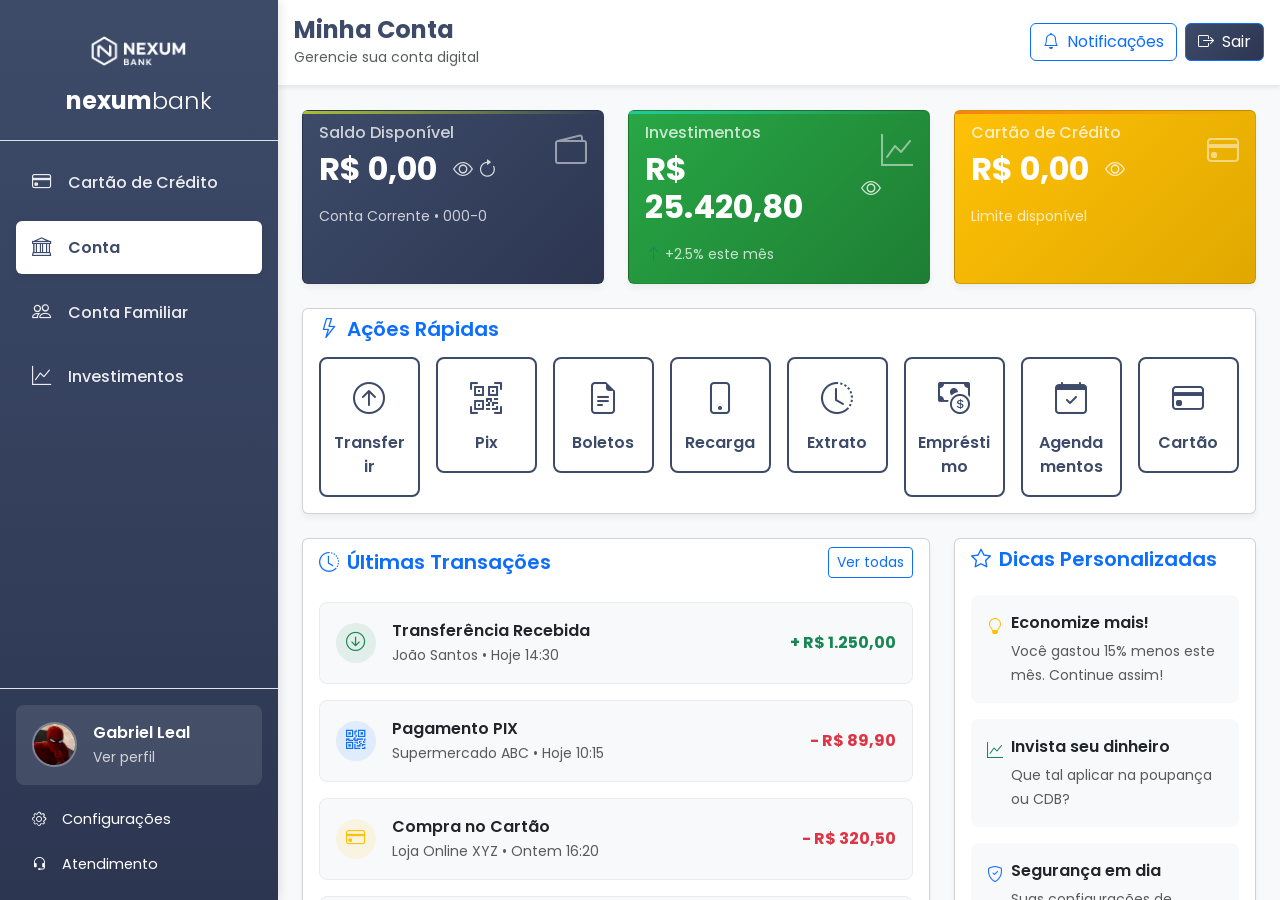
==== src/main/resources/templates/conta.html @ 5544ec9f "feat: add logic accountStatus color" ====
<!DOCTYPE html>
<html lang="pt-BR">

<head>
    <meta charset="UTF-8">
    <meta name="viewport" content="width=device-width, initial-scale=1.0">
    <link rel="stylesheet" href="../static/css/conta.css">
    <link href="https://cdn.jsdelivr.net/npm/bootstrap@5.3.2/dist/css/bootstrap.min.css" rel="stylesheet"
          integrity="sha384-T3c6CoIi6uLrA9TneNEoa7RxnatzjcDSCmG1MXxSR1GAsXEV/Dwwykc2MPK8M2HN" crossorigin="anonymous">
    <link rel="stylesheet" href="https://cdn.jsdelivr.net/npm/bootstrap-icons@1.11.1/font/bootstrap-icons.css">
    <link rel="preconnect" href="https://fonts.googleapis.com">
    <link rel="preconnect" href="https://fonts.gstatic.com" crossorigin>
    <link
            href="https://fonts.googleapis.com/css2?family=Open+Sans:ital,wght@0,300..800;1,300..800&family=Poppins:ital,wght@0,100;0,200;0,300;0,400;0,500;0,600;0,700;0,800;0,900;1,100;1,200;1,300;1,400;1,500;1,600;1,700;1,800;1,900&display=swap"
            rel="stylesheet">
    <title>Conta - NexumBank</title>
</head>

<body class="bg-light">
<div class="d-flex vh-100">
    <nav class="sidebar bg-gradient-primary d-flex flex-column">
        <div class="sidebar-header p-4 text-center border-bottom">
            <img src="../static/images/logo.png" alt="NexumBank" class="logo-sidebar mb-2">
            <h4 class="text-white fw-bold mb-0">
                nexum<span class="fw-light">bank</span>
            </h4>
        </div>

        <div class="sidebar-menu flex-grow-1 p-3">
            <ul class="nav nav-pills flex-column">
                <li class="nav-item mb-2">
                    <a class="nav-link text-white d-flex align-items-center" href="#cartao">
                        <i class="bi bi-credit-card me-3"></i>
                        <span>Cartão de Crédito</span>
                    </a>
                </li>
                <li class="nav-item mb-2">
                    <a class="nav-link active bg-white text-primary d-flex align-items-center" href="#conta">
                        <i class="bi bi-bank me-3"></i>
                        <span>Conta</span>
                    </a>
                </li>
                <li class="nav-item mb-2">
                    <a class="nav-link text-white d-flex align-items-center" href="#conta-familiar">
                        <i class="bi bi-people me-3"></i>
                        <span>Conta Familiar</span>
                    </a>
                </li>
                <li class="nav-item mb-2">
                    <a class="nav-link text-white d-flex align-items-center" href="#investimentos">
                        <i class="bi bi-graph-up me-3"></i>
                        <span>Investimentos</span>
                    </a>
                </li>
            </ul>
        </div>

        <div class="sidebar-footer p-3 border-top">
            <div class="user-profile mb-3 p-3 rounded-3 bg-white bg-opacity-10">
                <a href="perfil.html" class="text-decoration-none text-white d-flex align-items-center">
                    <div class="user-avatar me-3">
                        <img src="../static/images/user-profile.png" alt="Usuário" class="rounded-circle">
                    </div>
                    <div class="user-info">
                        <div class="fw-semibold">Gabriel Leal</div>
                        <small class="opacity-75">Ver perfil</small>
                    </div>
                </a>
            </div>

            <div class="footer-links">
                <a href="#configuracoes" class="nav-link text-white d-flex align-items-center mb-2">
                    <i class="bi bi-gear me-3"></i>
                    <span>Configurações</span>
                </a>
                <a href="#atendimento" class="nav-link text-white d-flex align-items-center">
                    <i class="bi bi-headset me-3"></i>
                    <span>Atendimento</span>
                </a>
            </div>
        </div>
    </nav>

    <main class="main-content flex-grow-1 d-flex flex-column">
        <header class="main-header bg-white shadow-sm p-3 d-flex justify-content-between align-items-center">
            <div class="d-flex align-items-center">
                <button class="btn btn-link d-lg-none me-3 text-primary" id="sidebarToggle">
                    <i class="bi bi-list fs-4"></i>
                </button>
                <div>
                    <h1 class="h4 mb-0 text-primary fw-bold">Minha Conta</h1>
                    <small class="text-muted">Gerencie sua conta digital</small>
                </div>
            </div>
            <div class="d-flex align-items-center">
                <button class="btn btn-outline-primary me-2">
                    <i class="bi bi-bell me-1"></i>
                    <span class="d-none d-md-inline">Notificações</span>
                </button>
                <button class="btn btn-primary">
                    <i class="bi bi-box-arrow-right me-1"></i>
                    <span class="d-none d-md-inline">Sair</span>
                </button>
            </div>
        </header>

        <div class="content-area flex-grow-1 p-4 overflow-auto">
            <div class="row g-4 mb-4">
                <div class="col-md-4">
                    <div class="card card-saldo bg-gradient-primary text-white h-100">
                        <div class="card-body">
                            <div class="d-flex justify-content-between align-items-start">
                                <div class="flex-grow-1">
                                    <h6 class="card-subtitle mb-2 opacity-75">Saldo Disponível</h6>
                                    <div class="d-flex align-items-center">
                                        <h2 class="card-title mb-0 fw-bold me-3" id="saldoValue">R$ 0,00</h2>
                                        <h2 class="card-title mb-0 fw-bold me-3 d-none" id="saldoHidden">••••••</h2>
                                        <button class="btn btn-link text-white p-0 border-0 bg-transparent me-1"
                                                id="toggleSaldo" title="Mostrar/Ocultar saldo">
                                            <i class="bi bi-eye fs-5" id="saldoIcon"></i>
                                        </button>
                                        <button class="btn btn-link text-white p-0 border-0 bg-transparent"
                                                id="refreshSaldo" title="Atualizar saldo">
                                            <i class="bi bi-arrow-clockwise fs-5"></i>
                                        </button>
                                    </div>
                                </div>
                                <i class="bi bi-wallet2 fs-2 opacity-50"></i>
                            </div>
                            <div class="mt-3">
                                <!--TODO Resgatar dados da conta do banco de dados-->
                                <small class="opacity-75">Conta Corrente • </small>
                                <small class="opacity-75" id="agencyNumber">000-0</small>
                            </div>
                        </div>
                    </div>
                </div>
                <div class="col-md-4">
                    <div class="card card-investimentos bg-gradient-success text-white h-100">
                        <div class="card-body">
                            <div class="d-flex justify-content-between align-items-start">
                                <div class="flex-grow-1">
                                    <h6 class="card-subtitle mb-2 opacity-75">Investimentos</h6>
                                    <div class="d-flex align-items-center">
                                        <h2 class="card-title mb-0 fw-bold me-3" id="investimentosValue">R$
                                            25.420,80</h2>
                                        <h2 class="card-title mb-0 fw-bold me-3 d-none" id="investimentosHidden">
                                            ••••••</h2>
                                        <button class="btn btn-link text-white p-0 border-0 bg-transparent"
                                                id="toggleInvestimentos" title="Mostrar/Ocultar investimentos">
                                            <i class="bi bi-eye fs-5" id="investimentosIcon"></i>
                                        </button>
                                    </div>
                                </div>
                                <i class="bi bi-graph-up fs-2 opacity-50"></i>
                            </div>
                            <div class="mt-3 d-flex align-items-center">
                                <i class="bi bi-arrow-up text-success me-1"></i>
                                <small class="opacity-75">+2.5% este mês</small>
                            </div>
                        </div>
                    </div>
                </div>
                <div class="col-md-4">
                    <div class="card card-cartao bg-gradient-warning text-white h-100">
                        <div class="card-body">
                            <div class="d-flex justify-content-between align-items-start">
                                <div class="flex-grow-1">
                                    <h6 class="card-subtitle mb-2 opacity-75">Cartão de Crédito</h6>
                                    <div class="d-flex align-items-center">
                                        <h2 class="card-title mb-0 fw-bold me-3" id="cartaoValue">R$ 0,00</h2>
                                        <h2 class="card-title mb-0 fw-bold me-3 d-none" id="cartaoHidden">••••••</h2>
                                        <button class="btn btn-link text-white p-0 border-0 bg-transparent"
                                                id="toggleCartao" title="Mostrar/Ocultar limite">
                                            <i class="bi bi-eye fs-5" id="cartaoIcon"></i>
                                        </button>
                                    </div>
                                </div>
                                <i class="bi bi-credit-card fs-2 opacity-50"></i>
                            </div>
                            <div class="mt-3">
                                <!--TODO Adicionar regra de limite para adicionar abaixo-->
                                <small class="opacity-75">Limite disponível</small>
                            </div>
                        </div>
                    </div>
                </div>
            </div>

            <div class="row g-4 mb-4">
                <div class="col-12">
                    <div class="card">
                        <div class="card-header bg-transparent border-0 pb-0">
                            <h5 class="card-title mb-0 text-primary fw-semibold">
                                <i class="bi bi-lightning me-2"></i>Ações Rápidas
                            </h5>
                        </div>
                        <div class="card-body">
                            <div class="row g-3">
                                <div class="col-6 col-md-3 col-lg-2">
                                    <button class="btn btn-outline-primary w-100 py-3 border-2 rounded-3 action-btn">
                                        <i class="bi bi-arrow-up-circle fs-2 d-block mb-2"></i>
                                        <span class="fw-semibold">Transferir</span>
                                    </button>
                                </div>
                                <div class="col-6 col-md-3 col-lg-2">
                                    <button class="btn btn-outline-primary w-100 py-3 border-2 rounded-3 action-btn">
                                        <i class="bi bi-qr-code-scan fs-2 d-block mb-2"></i>
                                        <span class="fw-semibold">Pix</span>
                                    </button>
                                </div>
                                <div class="col-6 col-md-3 col-lg-2">
                                    <button class="btn btn-outline-primary w-100 py-3 border-2 rounded-3 action-btn">
                                        <i class="bi bi-file-earmark-text fs-2 d-block mb-2"></i>
                                        <span class="fw-semibold">Boletos</span>
                                    </button>
                                </div>
                                <div class="col-6 col-md-3 col-lg-2">
                                    <button class="btn btn-outline-primary w-100 py-3 border-2 rounded-3 action-btn">
                                        <i class="bi bi-phone fs-2 d-block mb-2"></i>
                                        <span class="fw-semibold">Recarga</span>
                                    </button>
                                </div>
                                <div class="col-6 col-md-3 col-lg-2">
                                    <button class="btn btn-outline-primary w-100 py-3 border-2 rounded-3 action-btn">
                                        <i class="bi bi-clock-history fs-2 d-block mb-2"></i>
                                        <span class="fw-semibold">Extrato</span>
                                    </button>
                                </div>
                                <div class="col-6 col-md-3 col-lg-2">
                                    <button class="btn btn-outline-primary w-100 py-3 border-2 rounded-3 action-btn">
                                        <i class="bi bi-cash-coin fs-2 d-block mb-2"></i>
                                        <span class="fw-semibold">Empréstimo</span>
                                    </button>
                                </div>
                                <div class="col-6 col-md-3 col-lg-2">
                                    <button class="btn btn-outline-primary w-100 py-3 border-2 rounded-3 action-btn">
                                        <i class="bi bi-calendar-check fs-2 d-block mb-2"></i>
                                        <span class="fw-semibold">Agendamentos</span>
                                    </button>
                                </div>
                                <div class="col-6 col-md-3 col-lg-2">
                                    <button class="btn btn-outline-primary w-100 py-3 border-2 rounded-3 action-btn">
                                        <i class="bi bi-credit-card fs-2 d-block mb-2"></i>
                                        <span class="fw-semibold">Cartão</span>
                                    </button>
                                </div>
                            </div>
                        </div>
                    </div>
                </div>
            </div>

            <div class="row g-4">
                <div class="col-lg-8">
                    <div class="card h-100">
                        <div class="card-header bg-transparent border-0 d-flex justify-content-between align-items-center">
                            <h5 class="card-title mb-0 text-primary fw-semibold">
                                <i class="bi bi-clock-history me-2"></i>Últimas Transações
                            </h5>
                            <a href="#extrato" class="btn btn-sm btn-outline-primary">Ver todas</a>
                        </div>
                        <div class="card-body">
                            <div class="transaction-item d-flex justify-content-between align-items-center p-3 rounded-3 mb-3">
                                <div class="d-flex align-items-center">
                                    <div class="transaction-icon bg-success bg-opacity-10 text-success me-3">
                                        <i class="bi bi-arrow-down-circle"></i>
                                    </div>
                                    <div>
                                        <div class="fw-semibold">Transferência Recebida</div>
                                        <small class="text-muted">João Santos • Hoje 14:30</small>
                                    </div>
                                </div>
                                <div class="text-success fw-bold">+ R$ 1.250,00</div>
                            </div>

                            <div class="transaction-item d-flex justify-content-between align-items-center p-3 rounded-3 mb-3">
                                <div class="d-flex align-items-center">
                                    <div class="transaction-icon bg-primary bg-opacity-10 text-primary me-3">
                                        <i class="bi bi-qr-code"></i>
                                    </div>
                                    <div>
                                        <div class="fw-semibold">Pagamento PIX</div>
                                        <small class="text-muted">Supermercado ABC • Hoje 10:15</small>
                                    </div>
                                </div>
                                <div class="text-danger fw-bold">- R$ 89,90</div>
                            </div>

                            <div class="transaction-item d-flex justify-content-between align-items-center p-3 rounded-3 mb-3">
                                <div class="d-flex align-items-center">
                                    <div class="transaction-icon bg-warning bg-opacity-10 text-warning me-3">
                                        <i class="bi bi-credit-card"></i>
                                    </div>
                                    <div>
                                        <div class="fw-semibold">Compra no Cartão</div>
                                        <small class="text-muted">Loja Online XYZ • Ontem 16:20</small>
                                    </div>
                                </div>
                                <div class="text-danger fw-bold">- R$ 320,50</div>
                            </div>

                            <div class="transaction-item d-flex justify-content-between align-items-center p-3 rounded-3">
                                <div class="d-flex align-items-center">
                                    <div class="transaction-icon bg-info bg-opacity-10 text-info me-3">
                                        <i class="bi bi-file-earmark-text"></i>
                                    </div>
                                    <div>
                                        <div class="fw-semibold">Pagamento de Boleto</div>
                                        <small class="text-muted">Energia Elétrica • 08/10</small>
                                    </div>
                                </div>
                                <div class="text-danger fw-bold">- R$ 185,40</div>
                            </div>
                        </div>
                    </div>
                </div>

                <div class="col-lg-4">
                    <div class="card h-100">
                        <div class="card-header bg-transparent border-0">
                            <h5 class="card-title mb-0 text-primary fw-semibold">
                                <i class="bi bi-star me-2"></i>Dicas Personalizadas
                            </h5>
                        </div>
                        <div class="card-body">
                            <div class="tip-item p-3 rounded-3 mb-3 bg-light">
                                <div class="d-flex align-items-start">
                                    <i class="bi bi-lightbulb text-warning me-2 mt-1"></i>
                                    <div>
                                        <div class="fw-semibold mb-1">Economize mais!</div>
                                        <small class="text-muted">Você gastou 15% menos este mês. Continue
                                            assim!</small>
                                    </div>
                                </div>
                            </div>

                            <div class="tip-item p-3 rounded-3 mb-3 bg-light">
                                <div class="d-flex align-items-start">
                                    <i class="bi bi-graph-up text-success me-2 mt-1"></i>
                                    <div>
                                        <div class="fw-semibold mb-1">Invista seu dinheiro</div>
                                        <small class="text-muted">Que tal aplicar na poupança ou CDB?</small>
                                    </div>
                                </div>
                            </div>

                            <div class="tip-item p-3 rounded-3 bg-light">
                                <div class="d-flex align-items-start">
                                    <i class="bi bi-shield-check text-primary me-2 mt-1"></i>
                                    <div>
                                        <div class="fw-semibold mb-1">Segurança em dia</div>
                                        <small class="text-muted">Suas configurações de segurança estão
                                            atualizadas.</small>
                                    </div>
                                </div>
                            </div>
                        </div>
                    </div>
                </div>
            </div>
        </div>
    </main>
</div>

<div class="sidebar-overlay d-lg-none" id="sidebarOverlay"></div>

<script src="https://cdn.jsdelivr.net/npm/bootstrap@5.3.2/dist/js/bootstrap.bundle.min.js"
        integrity="sha384-C6RzsynM9kWDrMNeT87bh95OGNyZPhcTNXj1NW7RuBCsyN/o0jlpcV8Qyq46cDfL"
        crossorigin="anonymous"></script>

<script src="../static/js/conta.js"></script>


</body>

</html>
---- src/main/resources/static/css/conta.css ----
* {
    margin: 0;
    padding: 0;
    box-sizing: border-box;
    font-family: "Poppins", "Open Sans", sans-serif;
}

html,
body {
    width: 100%;
    height: 100%;
    overflow-x: hidden;
}

:root {
    --nexum-primary: #3d4b69;
    --nexum-secondary: #aabf30;
    --nexum-dark: #2c3651;
    --nexum-light: #f8f9fa;
    --nexum-white: #ffffff;
    --nexum-success: #28a745;
    --nexum-warning: #ffc107;
    --nexum-danger: #dc3545;
    --nexum-info: #17a2b8;
}

.vh-100 {
    height: 100vh;
}

.sidebar {
    width: 280px;
    background: linear-gradient(180deg, var(--nexum-primary) 0%, var(--nexum-dark) 100%);
    box-shadow: 2px 0 10px rgba(0, 0, 0, 0.1);
    transition: all 0.3s ease;
    position: relative;
    z-index: 1000;
}

.bg-gradient-primary {
    background: linear-gradient(180deg, var(--nexum-primary) 0%, var(--nexum-dark) 100%) !important;
}

.logo-sidebar {
    width: 120px;
    height: auto;
    filter: brightness(0) invert(1);
}

.sidebar-header {
    border-bottom: 1px solid rgba(255, 255, 255, 0.1) !important;
}

.sidebar-menu .nav-link {
    padding: 12px 16px;
    margin-bottom: 4px;
    border-radius: 8px;
    transition: all 0.3s ease;
    font-weight: 500;
    color: rgba(255, 255, 255, 0.9) !important;
}

.sidebar-menu .nav-link:hover {
    background-color: rgba(255, 255, 255, 0.1);
    transform: translateX(5px);
    color: white !important;
}

.sidebar-menu .nav-link.active {
    background-color: var(--nexum-white) !important;
    color: var(--nexum-primary) !important;
    font-weight: 600;
    box-shadow: 0 2px 8px rgba(0, 0, 0, 0.1);
}

.sidebar-menu .nav-link i {
    font-size: 1.2rem;
    width: 20px;
}

.user-profile {
    transition: all 0.3s ease;
    cursor: pointer;
}

.user-profile:hover {
    background-color: rgba(255, 255, 255, 0.2) !important;
}

.user-avatar img {
    width: 45px;
    height: 45px;
    object-fit: cover;
    border: 2px solid rgba(255, 255, 255, 0.3);
}

.footer-links .nav-link {
    padding: 8px 16px;
    border-radius: 6px;
    transition: all 0.3s ease;
    font-size: 0.9rem;
}

.footer-links .nav-link:hover {
    background-color: rgba(255, 255, 255, 0.1);
    transform: translateX(3px);
}

.main-content {
    background-color: var(--nexum-light);
}

.main-header {
    background-color: var(--nexum-white) !important;
    border-bottom: 1px solid #e9ecef;
}

.main-header h1 {
    color: var(--nexum-primary) !important;
}

.btn-outline-primary {
    border-color: var(--nexum-primary);
    color: var(--nexum-primary);
    transition: all 0.3s ease;
}

.btn-outline-primary:hover {
    background-color: var(--nexum-primary);
    border-color: var(--nexum-primary);
    color: white;
    transform: translateY(-2px);
}

.btn-primary {
    background: linear-gradient(135deg, var(--nexum-primary) 0%, var(--nexum-dark) 100%);
    border: none;
    transition: all 0.3s ease;
}

.btn-primary:hover {
    background: linear-gradient(135deg, var(--nexum-dark) 0%, #1a1f2e 100%);
    transform: translateY(-2px);
    box-shadow: 0 4px 12px rgba(61, 75, 105, 0.3);
}

.card-saldo {
    background: linear-gradient(135deg, var(--nexum-primary) 0%, var(--nexum-dark) 100%) !important;
    border: none;
    transition: all 0.3s ease;
}

.card-saldo:hover {
    transform: translateY(-5px);
    box-shadow: 0 10px 25px rgba(61, 75, 105, 0.3);
}

.card-investimentos {
    background: linear-gradient(135deg, var(--nexum-success) 0%, #1e7e34 100%) !important;
    border: none;
    transition: all 0.3s ease;
}

.card-investimentos:hover {
    transform: translateY(-5px);
    box-shadow: 0 10px 25px rgba(40, 167, 69, 0.3);
}

.card-cartao {
    background: linear-gradient(135deg, var(--nexum-warning) 0%, #e0a800 100%) !important;
    border: none;
    transition: all 0.3s ease;
}

.card-cartao:hover {
    transform: translateY(-5px);
    box-shadow: 0 10px 25px rgba(255, 193, 7, 0.3);
}

.btn-link.text-white {
    text-decoration: none !important;
    transition: all 0.2s ease;
    opacity: 0.8;
}

.btn-link.text-white:hover {
    opacity: 1;
    transform: scale(1.1);
    text-decoration: none !important;
}

.btn-link.text-white:focus {
    box-shadow: none;
    outline: 2px solid rgba(255, 255, 255, 0.3);
    outline-offset: 2px;
    border-radius: 4px;
}

.btn-link.text-white:active {
    transform: scale(0.9);
}

.card {
    border: none;
    border-radius: 12px;
    box-shadow: 0 4px 6px rgba(0, 0, 0, 0.05);
    transition: all 0.3s ease;
}

.card:hover {
    box-shadow: 0 8px 25px rgba(0, 0, 0, 0.1);
}

.card-header {
    background-color: transparent !important;
    border-bottom: 1px solid rgba(0, 0, 0, 0.05) !important;
}

.text-primary {
    color: var(--nexum-primary) !important;
}

.action-btn {
    border-color: var(--nexum-primary) !important;
    color: var(--nexum-primary) !important;
    transition: all 0.3s ease;
    position: relative;
    overflow: hidden;
}

.action-btn:hover {
    background-color: var(--nexum-primary) !important;
    border-color: var(--nexum-primary) !important;
    color: white !important;
    transform: translateY(-3px);
    box-shadow: 0 6px 15px rgba(61, 75, 105, 0.3);
}

.action-btn.clicked {
    transform: scale(0.95);
}

.action-btn i {
    transition: all 0.3s ease;
}

.action-btn:hover i {
    transform: scale(1.1);
}

.transaction-item {
    background-color: #f8f9fa;
    border: 1px solid #e9ecef;
    transition: all 0.3s ease;
    cursor: pointer;
}

.transaction-item:hover {
    background-color: white;
    border-color: var(--nexum-secondary);
    box-shadow: 0 2px 8px rgba(0, 0, 0, 0.1);
    transform: translateX(5px);
}

.transaction-icon {
    width: 40px;
    height: 40px;
    border-radius: 50%;
    display: flex;
    align-items: center;
    justify-content: center;
    font-size: 1.2rem;
}

.tip-item {
    transition: all 0.3s ease;
    cursor: pointer;
}

.tip-item:hover {
    background-color: white !important;
    box-shadow: 0 2px 8px rgba(0, 0, 0, 0.1);
    transform: translateY(-2px);
}

@media (max-width: 991.98px) {
    .sidebar {
        position: fixed;
        left: -280px;
        top: 0;
        height: 100vh;
        z-index: 1050;
    }
    
    .sidebar.show {
        left: 0;
    }
    
    .sidebar-overlay {
        position: fixed;
        top: 0;
        left: 0;
        width: 100%;
        height: 100%;
        background-color: rgba(0, 0, 0, 0.5);
        z-index: 1040;
        opacity: 0;
        visibility: hidden;
        transition: all 0.3s ease;
    }
    
    .sidebar-overlay.show {
        opacity: 1;
        visibility: visible;
    }
    
    .main-content {
        width: 100%;
    }
    
    body.sidebar-open {
        overflow: hidden;
    }
}

@media (max-width: 768px) {
    .content-area {
        padding: 1rem !important;
    }
    
    .card-body {
        padding: 1rem !important;
    }
    
    .action-btn {
        padding: 1rem !important;
    }
    
    .action-btn span {
        font-size: 0.875rem;
    }
    
    .action-btn i {
        font-size: 1.5rem !important;
    }
    
    .row.g-3 .col-6.col-md-3.col-lg-2 {
        flex: 0 0 50%;
        max-width: 50%;
    }
    
    .transaction-item {
        padding: 0.75rem !important;
    }
    
    .user-info {
        display: none;
    }
    
    .user-avatar img {
        width: 35px;
        height: 35px;
    }
}

@media (max-width: 576px) {
    .sidebar {
        width: 260px;
    }
    
    .logo-sidebar {
        width: 100px;
    }
    
    .main-header {
        padding: 0.75rem !important;
    }
    
    .main-header h1 {
        font-size: 1.25rem !important;
    }
    
    .btn {
        padding: 0.5rem 0.75rem !important;
    }
    
    .btn span {
        display: none !important;
    }
    
    .action-btn {
        padding: 0.75rem 0.5rem !important;
    }
    
    .action-btn span {
        font-size: 0.75rem !important;
    }
    
    .action-btn i {
        font-size: 1.25rem !important;
    }
}

@media (min-width: 992px) {
    .row.g-3 .col-lg-2 {
        flex: 0 0 auto;
        width: 12.5%;
    }
}

@media (min-width: 768px) and (max-width: 991px) {
    .row.g-3 .col-md-3.col-lg-2 {
        flex: 0 0 25%;
        max-width: 25%;
    }
}

@keyframes fadeInUp {
    from {
        opacity: 0;
        transform: translateY(20px);
    }
    to {
        opacity: 1;
        transform: translateY(0);
    }
}

@keyframes slideInLeft {
    from {
        opacity: 0;
        transform: translateX(-20px);
    }
    to {
        opacity: 1;
        transform: translateX(0);
    }
}

.card {
    animation: fadeInUp 0.6s ease-out;
}

.sidebar-menu .nav-item {
    animation: slideInLeft 0.6s ease-out;
}

.sidebar-menu .nav-item:nth-child(1) { animation-delay: 0.1s; }
.sidebar-menu .nav-item:nth-child(2) { animation-delay: 0.2s; }
.sidebar-menu .nav-item:nth-child(3) { animation-delay: 0.3s; }
.sidebar-menu .nav-item:nth-child(4) { animation-delay: 0.4s; }

.nav-link:focus,
.btn:focus {
    outline: 2px solid var(--nexum-secondary);
    outline-offset: 2px;
}

.btn:disabled {
    opacity: 0.6;
    cursor: not-allowed;
    transform: none !important;
}

.content-area::-webkit-scrollbar {
    width: 6px;
}

.content-area::-webkit-scrollbar-track {
    background: #f1f1f1;
    border-radius: 3px;
}

.content-area::-webkit-scrollbar-thumb {
    background: var(--nexum-secondary);
    border-radius: 3px;
}

.content-area::-webkit-scrollbar-thumb:hover {
    background: #98a82a;
}

.card-saldo::before {
    content: '';
    position: absolute;
    top: 0;
    left: 0;
    right: 0;
    height: 3px;
    background: linear-gradient(90deg, var(--nexum-secondary), transparent);
    border-radius: 12px 12px 0 0;
}

.card-investimentos::before {
    content: '';
    position: absolute;
    top: 0;
    left: 0;
    right: 0;
    height: 3px;
    background: linear-gradient(90deg, #20c997, transparent);
    border-radius: 12px 12px 0 0;
}

.card-cartao::before {
    content: '';
    position: absolute;
    top: 0;
    left: 0;
    right: 0;
    height: 3px;
    background: linear-gradient(90deg, #fd7e14, transparent);
    border-radius: 12px 12px 0 0;
}
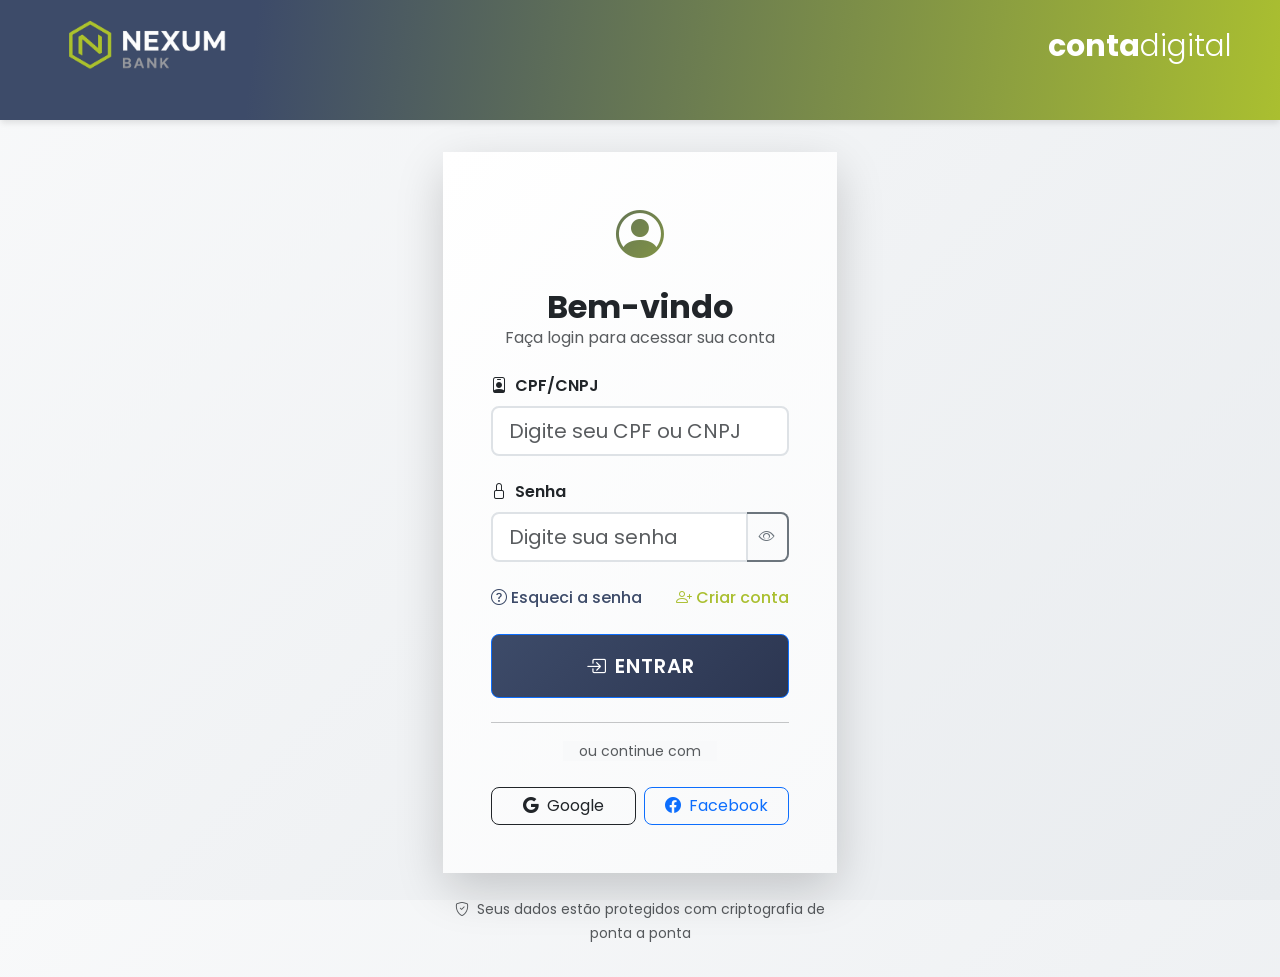
==== commit 8e04f17e: "feat (front): fix showing user name on the dashboard" ====
--- a/src/main/resources/templates/conta.html
+++ b/src/main/resources/templates/conta.html
@@ -62,7 +62,7 @@
                         <img src="../static/images/user-profile.png" alt="Usuário" class="rounded-circle">
                     </div>
                     <div class="user-info">
-                        <div class="fw-semibold">Gabriel Leal</div>
+                        <div class="fw-semibold" id="nome">Undefined</div>
                         <small class="opacity-75">Ver perfil</small>
                     </div>
                 </a>
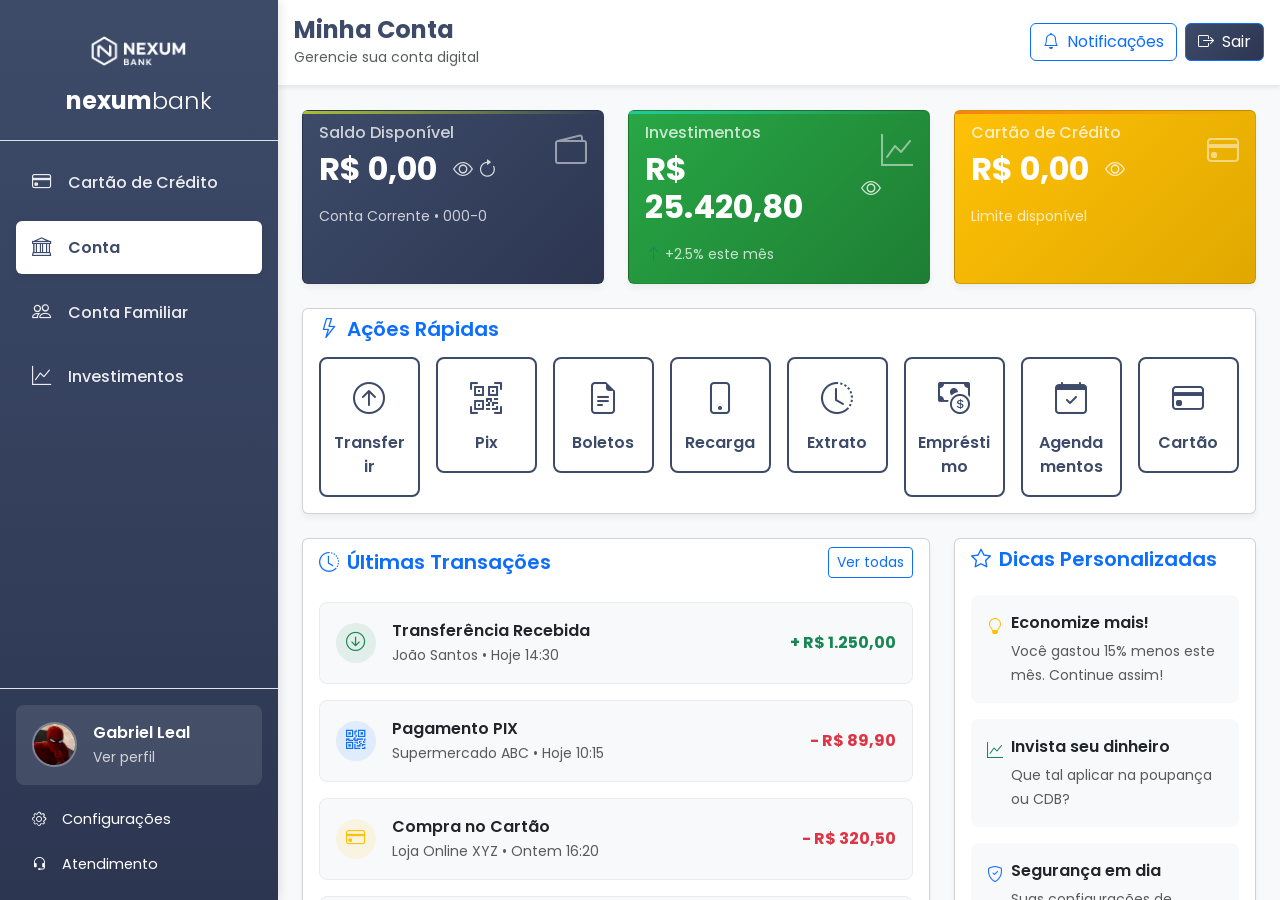
==== commit 92687d53: "Revert "feat (front): fix showing user name on the dashboard" Reverting commit" ====
--- a/src/main/resources/templates/conta.html
+++ b/src/main/resources/templates/conta.html
@@ -62,7 +62,7 @@
                         <img src="../static/images/user-profile.png" alt="Usuário" class="rounded-circle">
                     </div>
                     <div class="user-info">
-                        <div class="fw-semibold" id="nome">Undefined</div>
+                        <div class="fw-semibold">Gabriel Leal</div>
                         <small class="opacity-75">Ver perfil</small>
                     </div>
                 </a>
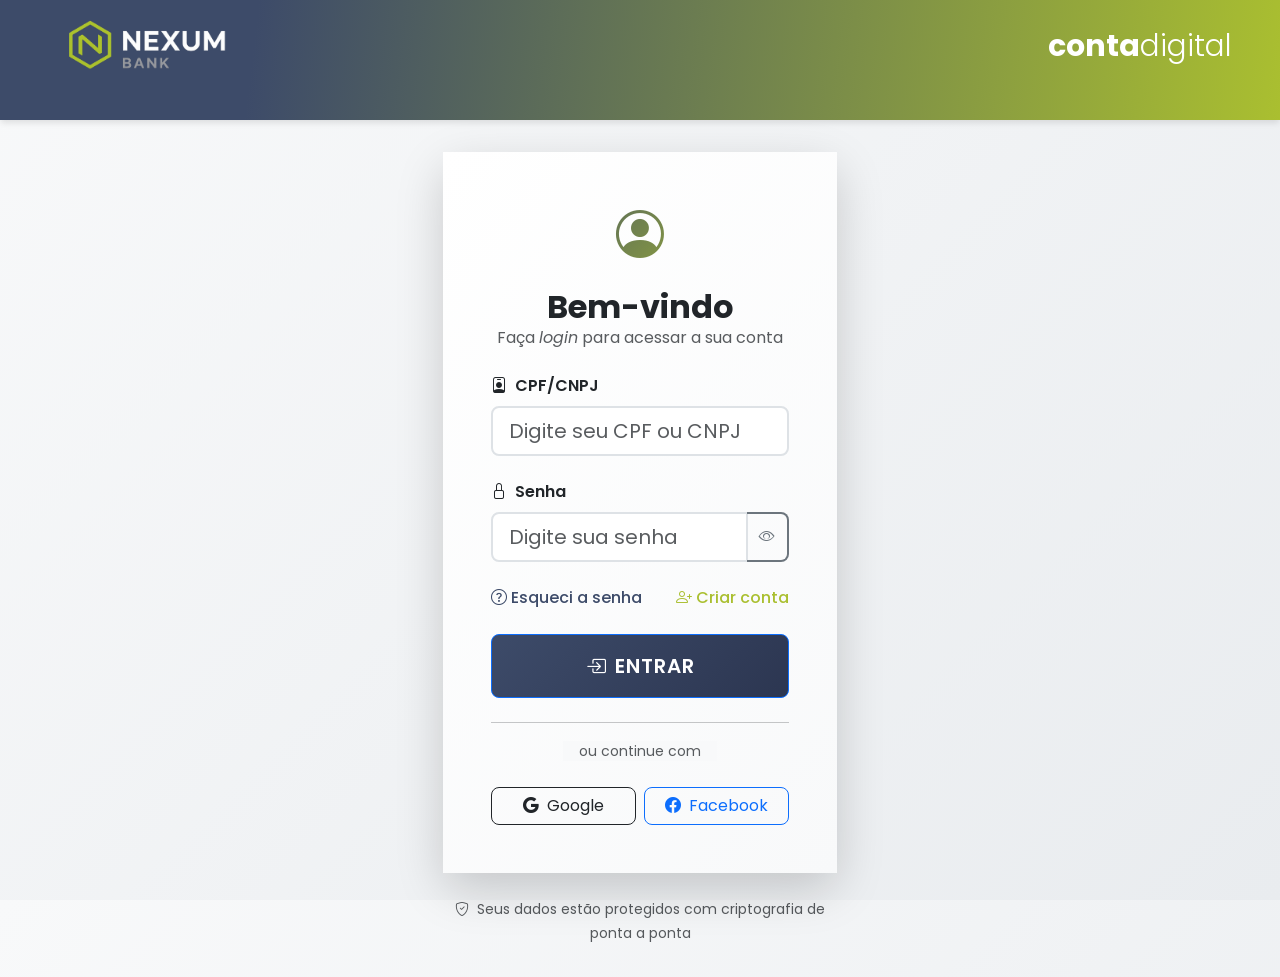
==== commit 52fafaea: "feat (front): fix showing user name on the dashboard" ====
--- a/src/main/resources/templates/conta.html
+++ b/src/main/resources/templates/conta.html
@@ -62,7 +62,7 @@
                         <img src="../static/images/user-profile.png" alt="Usuário" class="rounded-circle">
                     </div>
                     <div class="user-info">
-                        <div class="fw-semibold">Gabriel Leal</div>
+                        <div class="fw-semibold" id="nome">Undefined</div>
                         <small class="opacity-75">Ver perfil</small>
                     </div>
                 </a>
